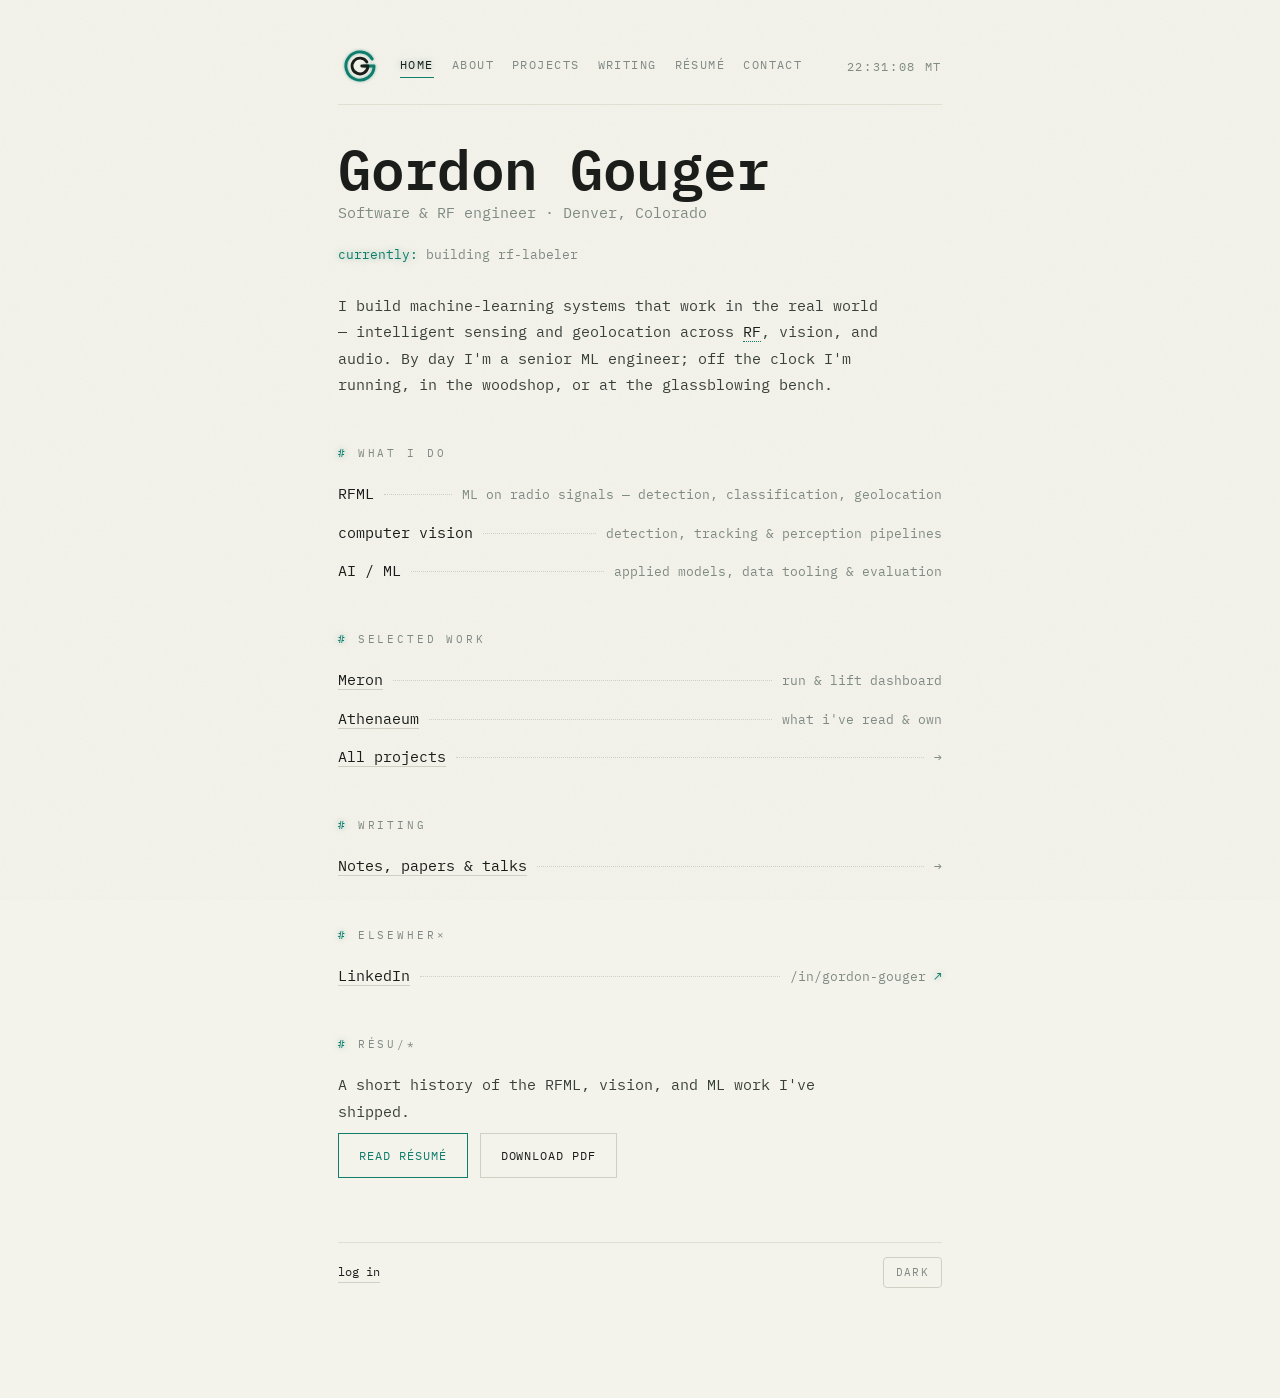
==== index.html @ 15aea877 "feat(site): silver-border second-fav tier in Athenaeum live block Pairs with the books-repo addition" ====
<!DOCTYPE html>
<html lang="en" data-theme="light">
<head>
<meta charset="utf-8">
<meta name="viewport" content="width=device-width, initial-scale=1">
<meta name="robots" content="index, follow, noimageindex">
<title>Gordon Gouger</title>
<meta name="description" content="Gordon Gouger — software & RF engineer working in RFML, computer vision, and AI/ML. Denver, Colorado.">
<link rel="preconnect" href="https://fonts.googleapis.com">
<link rel="preconnect" href="https://fonts.gstatic.com" crossorigin>
<link href="https://fonts.googleapis.com/css2?family=IBM+Plex+Mono:ital,wght@0,400;0,500;0,600;1,400&display=swap" rel="stylesheet">
<link rel="stylesheet" href="styles.css?v=13">
<script src="site.js?v=13" defer></script>
</head>
<body>
  <div class="wrap">
    <header class="site-head">
      <a class="monogram" href="index.html" aria-label="Gordon Gouger — home">
        <svg viewBox="0 0 100 100" role="img" aria-hidden="true" fill="none" stroke-width="6.5" stroke-linecap="round" stroke-linejoin="round">
          <path class="g-accent" d="M77.71 34 A32 32 0 1 0 82 50 L60 50"/>
          <path class="g-ink" d="M65.59 41 A18 18 0 1 0 68 50 L54 50"/>
        </svg>
      </a>
      <nav class="nav">
        <a href="index.html" aria-current="page">home</a>
        <a href="about.html">about</a>
        <a href="projects.html">projects</a>
        <a href="writing.html">writing</a>
        <a href="resume.html">résumé</a>
        <a href="contact.html">contact</a>
      </nav>
      <span class="clock" id="clock">--:--:-- MT</span>
    </header>

    <h1 class="scram">Gordon Gouger</h1>
    <p class="role scram">Software &amp; RF engineer · Denver, Colorado</p>
    <p class="currently"><span class="k">currently:</span> <span id="currently" class="scram">building rf-labeler</span></p>
    <p class="intro">I build machine-learning systems that work in the real world — intelligent sensing and geolocation across <span class="term" data-note="Radio frequency — signals across the electromagnetic spectrum, captured and classified with software-defined radios.">RF</span>, vision, and audio. By day I'm a senior ML engineer; off the clock I'm running, in the woodshop, or at the glassblowing bench.</p>

    <section class="skills">
      <p class="label"><span class="hash">#</span> <span class="scram">what i do</span></p>
      <div class="entry"><span class="t scram">RFML</span><span class="lead"></span><span class="val">ML on radio signals — detection, classification, geolocation</span></div>
      <div class="entry"><span class="t scram">computer vision</span><span class="lead"></span><span class="val">detection, tracking &amp; perception pipelines</span></div>
      <div class="entry"><span class="t scram">AI / ML</span><span class="lead"></span><span class="val">applied models, data tooling &amp; evaluation</span></div>
    </section>

    <section class="proj">
      <p class="label"><span class="hash">#</span> <span class="scram">selected work</span></p>
      <div class="entry"><span class="t"><a href="meron.html">Meron</a></span><span class="lead"></span><span class="val">run &amp; lift dashboard</span></div>
      <div class="entry"><span class="t"><a href="athenaeum.html">Athenaeum</a></span><span class="lead"></span><span class="val">what i've read &amp; own</span></div>
      <div class="entry"><span class="t"><a href="projects.html">All projects</a></span><span class="lead"></span><span class="val">&#8594;</span></div>
    </section>

    <section>
      <p class="label"><span class="hash">#</span> <span class="scram">writing</span></p>
      <div class="entry"><span class="t"><a href="writing.html">Notes, papers &amp; talks</a></span><span class="lead"></span><span class="val">&#8594;</span></div>
    </section>

    <section>
      <p class="label"><span class="hash">#</span> <span class="scram">elsewhere</span></p>
      <div class="entry"><span class="t"><a href="https://www.linkedin.com/in/gordon-gouger/" target="_blank" rel="noopener">LinkedIn</a></span><span class="lead"></span><span class="val">/in/gordon-gouger <span class="ext">&#8599;</span></span></div>
    </section>

    <section>
      <p class="label"><span class="hash">#</span> <span class="scram">r&eacute;sum&eacute;</span></p>
      <p class="intro" style="margin-top:0;">A short history of the RFML, vision, and ML work I've shipped.</p>
      <div class="btnrow">
        <a class="btn" href="resume.html">Read résumé</a>
        <a class="btn ghost" href="resume/Gordon-Gouger-Resume.pdf?v=4">Download PDF</a>
      </div>
    </section>

    <div class="colophon">
      <a href="https://auth.gordongouger.com" data-app="auth">log in</a>
      <button class="toggle" id="themeBtn">dark</button>
    </div>
  </div>

  <div class="margin-note" id="marginNote"></div>
</body>
</html>
---- styles.css ----
/* ============================================================
   Gordon Gouger — personal site
   Shared styles. Monospace, two themes, paper grain, print.
   ============================================================ */

html[data-theme="light"]{
  --bg:#F4F3EB; --ink:#1a1d1a; --fg:#384039; --muted:#7e8a83;
  --line:#dfdfd2; --line2:#cdd0c3; --accent:#0e7d6c;
}
html[data-theme="dark"]{
  --bg:#0e1411; --ink:#e9efe8; --fg:#c2cbc4; --muted:#7e8a80;
  --line:#222b26; --line2:#313a33; --accent:#1a8a77;
}

*{box-sizing:border-box;}
html{scroll-behavior:smooth;}
body{
  margin:0; background:var(--bg); color:var(--fg);
  font-family:'IBM Plex Mono',ui-monospace,Menlo,monospace;
  font-size:15px; line-height:1.75; -webkit-font-smoothing:antialiased;
  transition:background .3s,color .3s;
}
::selection{background:var(--accent); color:var(--bg);}

/* paper grain — cream theme only */
body::before{
  content:""; position:fixed; inset:0; pointer-events:none; z-index:0;
  mix-blend-mode:multiply; opacity:.06;
  background-image:url("data:image/svg+xml,%3Csvg xmlns='http://www.w3.org/2000/svg' width='180' height='180'%3E%3Cfilter id='n'%3E%3CfeTurbulence type='fractalNoise' baseFrequency='0.8' numOctaves='2' stitchTiles='stitch'/%3E%3C/filter%3E%3Crect width='100%25' height='100%25' filter='url(%23n)'/%3E%3C/svg%3E");
}
html[data-theme="dark"] body::before{display:none;}

.wrap{max-width:660px; margin:0 auto; padding:30px 28px 110px; position:relative; z-index:1;}

a{color:var(--ink); text-decoration:none; border-bottom:1px solid var(--line2); transition:color .15s,border-color .15s;}
a:hover{color:var(--accent); border-color:var(--accent);}

/* ---- header / nav ---- */
.site-head{display:flex; align-items:center; gap:18px; border-bottom:1px solid var(--line); padding:14px 0 16px;}
.monogram{display:inline-flex; color:var(--accent); border:0; line-height:0; transition:transform .25s ease;}
.monogram:hover{transform:rotate(-6deg);}
.monogram svg{display:block; height:44px; width:auto;}
.monogram .g-accent{stroke:var(--accent); filter:drop-shadow(0 0 4px color-mix(in srgb, var(--accent) 50%, transparent));}
.monogram .g-ink{stroke:var(--ink);}
/* ---- slight accent glow ---- */
.currently .k, .label .hash, .entry .val .ext{text-shadow:0 0 6px color-mix(in srgb, var(--accent) 45%, transparent);}
.nav a[aria-current="page"]{text-shadow:0 0 6px color-mix(in srgb, var(--accent) 40%, transparent);}
a:hover{text-shadow:0 0 7px color-mix(in srgb, var(--accent) 45%, transparent);}
.btn:hover{box-shadow:0 0 14px color-mix(in srgb, var(--accent) 30%, transparent);}
.nav{display:flex; gap:18px; flex-wrap:wrap; font-size:12px; letter-spacing:.12em; text-transform:uppercase;}
.nav a{border:0; color:var(--muted); padding-bottom:2px; border-bottom:1px solid transparent;}
.nav a:hover{color:var(--accent);}
.nav a[aria-current="page"]{color:var(--ink); border-bottom-color:var(--accent);}
.clock{margin-left:auto; color:var(--muted); font-size:12px; letter-spacing:.14em; text-transform:uppercase; font-variant-numeric:tabular-nums; white-space:nowrap;}

/* ---- masthead ---- */
h1{font-size:clamp(36px,8vw,56px); font-weight:600; color:var(--ink); letter-spacing:-.015em; margin:34px 0 4px; line-height:1.02;}
.role{color:var(--muted); margin:0;}
.currently{color:var(--muted); font-size:13px; margin:18px 0 0;}
.currently .k{color:var(--accent);}
.intro{margin:26px 0 0; max-width:60ch;}

/* ---- sections / index lists ---- */
section{margin-top:46px;}
.label{font-size:11px; text-transform:uppercase; letter-spacing:.26em; color:var(--muted); margin:0 0 18px;}
.label .hash{color:var(--accent);}
.entry{display:flex; align-items:baseline; gap:10px; margin:0 0 12px;}
.entry .num{color:var(--accent); font-size:12px; min-width:22px;}
.entry .t{color:var(--ink); white-space:nowrap;}
.entry .lead{flex:1; border-bottom:1px dotted var(--line2); position:relative; top:-4px;}
.entry .val{color:var(--muted); font-size:13px; white-space:nowrap;}
.entry .val .ext{color:var(--accent);}
.entry .val .soon{opacity:.6;}

/* skills */
.skills .entry .t{color:var(--ink);}
.skills .entry .val{color:var(--muted); white-space:normal; text-align:right;}

/* projects / writing lists */
.proj .row{display:block; scroll-margin-top:24px;}
.proj .row:hover .t{color:var(--accent);}
.proj .d{color:var(--fg); font-size:13.5px; margin:-6px 0 18px 32px; max-width:56ch;}

/* ---- prose / page content ---- */
.page-title{font-size:clamp(28px,6vw,40px); font-weight:600; color:var(--ink); letter-spacing:-.01em; margin:30px 0 6px;}
.prose{max-width:62ch;}
.prose p{margin:0 0 18px;}
.lead-text{font-size:17px; color:var(--fg);}
.figure{margin:30px 0;}
.figure img{display:block; width:100%; height:auto; border:1px solid var(--line2); filter:saturate(.96);}
.figure figcaption{font-size:12px; color:var(--muted); font-style:italic; margin-top:8px;}
.img-placeholder{display:flex; align-items:center; justify-content:center; aspect-ratio:3/2; border:1px dashed var(--line2); color:var(--muted); font-size:12px; letter-spacing:.1em; text-transform:uppercase;}

/* live Meron telemetry card (project page) */
.meron-live, .athenaeum-live{margin:30px 0; border:1px solid var(--line2); border-radius:8px; padding:18px 20px; background:color-mix(in srgb, var(--accent) 5%, var(--bg));}
.athenaeum-live .ath-row{display:grid; grid-template-columns:repeat(5,1fr); gap:14px; margin-bottom:16px;}
.athenaeum-live .ath-book{display:flex; flex-direction:column; gap:6px; text-decoration:none; color:inherit;}
.athenaeum-live .ath-book img, .athenaeum-live .ath-no-cover{width:100%; aspect-ratio:2/3; object-fit:cover; border-radius:3px; background:var(--line2); display:block;}
.athenaeum-live .ath-book.ath-all-time img, .athenaeum-live .ath-book.ath-all-time .ath-no-cover{box-shadow:0 0 0 2px #d4af37, 0 4px 12px rgba(212,175,55,.25);}
.athenaeum-live .ath-book.ath-second-fav img, .athenaeum-live .ath-book.ath-second-fav .ath-no-cover{box-shadow:0 0 0 2px #b8b8b8, 0 4px 12px rgba(184,184,184,.25);}
.athenaeum-live .ath-title{font-size:11px; font-weight:600; color:var(--ink); line-height:1.25;}
.athenaeum-live .ath-author{font-size:10px; color:var(--muted); line-height:1.2;}
@media (max-width:560px){ .athenaeum-live .ath-row{grid-template-columns:repeat(3,1fr); gap:10px;} }
.meron-live .stats{display:grid; grid-template-columns:repeat(4,1fr); gap:14px; margin-bottom:12px;}
.meron-live .stat{display:flex; flex-direction:column;}
.meron-live .stat .n{font-size:23px; color:var(--ink); font-weight:600; line-height:1.05; font-variant-numeric:tabular-nums;}
.meron-live .stat .l{font-size:10px; text-transform:uppercase; letter-spacing:.13em; color:var(--muted); margin-top:4px;}
.meron-live .ml-h{font-size:10px; text-transform:uppercase; letter-spacing:.16em; color:var(--accent); margin:0 0 9px;}
.meron-live .ml-h2{margin-top:16px;}
.meron-live .spark{display:block; width:100%; height:46px;}
.meron-live .cap{font-size:11px; color:var(--muted); font-style:italic; margin:8px 0 0;}
.meron-live .live-dot{display:inline-block; width:7px; height:7px; border-radius:50%; background:var(--accent); margin-right:6px; box-shadow:0 0 6px var(--accent); vertical-align:middle;}
@media (max-width:560px){ .meron-live .stats{grid-template-columns:repeat(2,1fr);} }
.portrait{float:right; width:180px; margin:6px 0 18px 24px;}
.portrait .img-placeholder{aspect-ratio:4/5;}
.portrait img{display:block; width:100%; height:auto; border:1px solid var(--line2);}

/* photo gallery */
.gallery{display:grid; grid-template-columns:repeat(2,1fr); gap:16px; margin-top:8px;}
.gallery figure{margin:0;}
.gallery img{display:block; width:100%; aspect-ratio:4/5; object-fit:cover; border:1px solid var(--line2); filter:saturate(.97);}
.gallery figcaption{font-size:12px; color:var(--muted); font-style:italic; margin-top:6px;}
@media (max-width:560px){ .gallery{grid-template-columns:1fr;} }

/* résumé */
.cv-row{display:flex; justify-content:space-between; gap:18px; border-top:1px solid var(--line); padding:16px 0; align-items:baseline;}
.cv-row:last-child{border-bottom:1px solid var(--line);}
.cv-row .when{color:var(--muted); font-size:13px; white-space:nowrap;}
.cv-row .what .title{color:var(--ink); font-weight:500;}
.cv-row .what .where{color:var(--muted); font-size:13.5px;}
.contact{color:var(--muted); font-size:13px; margin:8px 0 18px; display:flex; flex-wrap:wrap; gap:6px 16px;}
.contact a{border:0; color:var(--ink);}
.contact a:hover{color:var(--accent);}
.role-head{display:flex; justify-content:space-between; gap:18px; align-items:baseline; margin-top:20px;}
.role-head .title{color:var(--ink); font-weight:500;}
.role-head .where{color:var(--muted);}
.role-head .when{color:var(--muted); font-size:13px; white-space:nowrap;}
.cv-bullets{margin:6px 0 4px; padding-left:18px;}
.cv-bullets li{margin:0 0 5px; color:var(--fg); font-size:13.5px; line-height:1.6;}
.cv-bullets li::marker{color:var(--accent);}
.tags{display:flex; flex-wrap:wrap; gap:6px 8px; margin-top:2px;}
.tags span{border:1px solid var(--line2); border-radius:3px; padding:3px 9px; font-size:12px; color:var(--fg);}
.oneline{color:var(--fg);}

/* contact form */
.form{max-width:520px; margin-top:6px;}
.field{margin:0 0 16px;}
.field label{display:block; font-size:11px; text-transform:uppercase; letter-spacing:.18em; color:var(--muted); margin:0 0 6px;}
.field input, .field textarea{width:100%; background:var(--bg); color:var(--ink); border:1px solid var(--line2); border-radius:4px; padding:10px 12px; font:inherit; font-size:14px; transition:border-color .15s, box-shadow .15s;}
.field input:focus, .field textarea:focus{outline:none; border-color:var(--accent); box-shadow:0 0 0 3px color-mix(in srgb, var(--accent) 18%, transparent);}
.field textarea{min-height:130px; resize:vertical;}
.form button.btn{background:none; cursor:pointer;}
.form-status{font-size:13px; margin:14px 0 0;}

/* ---- terms / margin notes ---- */
.term{border-bottom:1px dotted var(--accent); color:var(--ink); cursor:help; outline:none;}
.term:focus{background:color-mix(in srgb, var(--accent) 14%, transparent);}
.margin-note{position:absolute; width:180px; font-size:11.5px; line-height:1.55; font-style:italic; color:var(--muted); border-left:2px solid var(--accent); padding-left:12px; opacity:0; transform:translateX(-5px); transition:opacity .2s,transform .2s; pointer-events:none; z-index:6;}
.margin-note.show{opacity:1; transform:none;}

/* ---- buttons ---- */
.btn{display:inline-block; border:1px solid var(--accent); color:var(--accent); padding:11px 20px; text-transform:uppercase; letter-spacing:.08em; font-size:12px; transition:all .2s;}
.btn:hover{background:var(--accent); color:var(--bg);}
.btn.ghost{border-color:var(--line2); color:var(--ink);}
.btn.ghost:hover{border-color:var(--ink); background:transparent;}
.btnrow{display:flex; gap:12px; flex-wrap:wrap; margin-top:8px;}

/* ---- inline login modal (single sign-on) ---- */
.login-modal{position:fixed; inset:0; z-index:60; display:none; align-items:center; justify-content:center; padding:20px; background:rgba(8,10,9,.55); -webkit-backdrop-filter:blur(2px); backdrop-filter:blur(2px);}
.login-modal.show{display:flex; animation:loginfade .18s ease;}
@keyframes loginfade{from{opacity:0;} to{opacity:1;}}
.login-card{position:relative; width:100%; max-width:360px; background:var(--bg); border:1px solid var(--line2); border-radius:8px; padding:24px 24px 22px; box-shadow:0 18px 50px rgba(0,0,0,.30);}
.login-card .label{margin-bottom:6px;}
.login-sub{color:var(--muted); font-size:12.5px; margin:0 0 18px;}
.login-x{position:absolute; top:8px; right:10px; background:none; border:0; color:var(--muted); font-size:22px; line-height:1; cursor:pointer; padding:2px 7px;}
.login-x:hover{color:var(--accent);}
.login-form .btn{width:100%; background:none; cursor:pointer; margin-top:2px;}
.login-form .btn:disabled{opacity:.6; cursor:default;}
.login-err{color:#c0392b; font-size:12.5px; margin:0 0 12px;}
html[data-theme="dark"] .login-err{color:#e57373;}

/* ---- colophon / footer ---- */
.colophon{margin-top:64px; border-top:1px solid var(--line); padding-top:14px; color:var(--muted); font-size:12px; display:flex; justify-content:space-between; align-items:center; flex-wrap:wrap; gap:10px;}
.colophon .hint{font-style:italic;}
.toggle{background:none; border:1px solid var(--line2); color:var(--muted); font:inherit; font-size:11px; letter-spacing:.12em; text-transform:uppercase; padding:5px 12px; border-radius:4px; cursor:pointer; transition:all .2s;}
.toggle:hover{color:var(--accent); border-color:var(--accent);}

@media (max-width:560px){
  .site-head{flex-wrap:wrap;}
  .clock{margin-left:0; width:100%; order:3;}
  .portrait{float:none; width:100%; max-width:220px; margin:0 0 18px;}
}

/* ---- mobile: ≤575.98px ---- */
@media (max-width:575.98px){
  /* breathing room — narrower gutters */
  .wrap{padding:22px 18px 90px;}

  /* tighter nav so labels don't crowd */
  .site-head{gap:12px; padding:12px 0 14px;}
  .nav{gap:10px 14px; font-size:11.5px;}
  .monogram svg{height:38px;}
  .clock{font-size:11px;}

  /* masthead — slightly smaller h1 cap so it never overflows */
  h1{font-size:clamp(32px,9vw,44px); margin-top:26px;}
  .intro{margin-top:20px;}

  /* index entry rows — stack label and value so descriptions don't
     squeeze into a 1-em column at the right */
  .entry{flex-wrap:wrap; gap:4px 10px; margin-bottom:14px;}
  .entry .t{white-space:normal;}
  .entry .val{white-space:normal; font-size:13px; flex-basis:100%; padding-left:0;}
  .entry .lead{display:none;}
  /* keep skills .val left-aligned on mobile (it's right-aligned on desktop) */
  .skills .entry .val{text-align:left;}

  /* project rows — description sits flush below the title, not indented */
  .proj .d{margin:4px 0 18px; font-size:14px;}

  /* résumé role row — stack title and date */
  .role-head{flex-direction:column; gap:2px; margin-top:18px;}
  .role-head .when{font-size:12.5px;}
  .cv-row{flex-direction:column; gap:4px; padding:14px 0;}
  .cv-row .when{font-size:12.5px;}
  .cv-bullets li{font-size:14px;}

  /* contact form — taller submit so it hits the 44px tap target */
  .form button.btn{width:100%; padding:14px 20px; font-size:13px;}
  .field input, .field textarea{font-size:16px; padding:12px 12px;} /* 16px avoids iOS zoom-on-focus */

  /* btn group — let primary stretch */
  .btnrow{gap:10px;}
  .btnrow .btn{flex:1 1 auto; text-align:center; padding:13px 18px;}

  /* meron-live card — tighter padding */
  .meron-live{padding:16px 16px;}
  .meron-live .stat .n{font-size:20px;}
}

/* ---- print: clean one-page résumé ---- */
@media print{
  html[data-theme]{ --bg:#fff; --ink:#000; --fg:#111; --muted:#444; --line:#bbb; --line2:#bbb; --accent:#000; }
  body::before{display:none;}
  .clock,.toggle,.currently,.margin-note,.monogram:hover,.btnrow,.login-modal{display:none;}
  *{text-shadow:none !important; box-shadow:none !important;}
  .monogram .g-accent{filter:none !important;}
  .site-head{border-bottom:1px solid #000;}
  .nav{display:none;}
  a{border:0; color:#000;}
  a[href^="http"]::after, a[href^="mailto"]::after{content:" (" attr(href) ")"; font-size:.82em; color:#555;}
  .wrap{max-width:none; padding:0;}
  section,.cv-row,.figure{break-inside:avoid;}
}

/* Keep the bottom of an image visible inside an object-fit:cover box —
   useful when the logo/subject sits near the bottom of the frame. */
.gallery img.anchor-bottom{object-position:center bottom;}

/* Source-on-GitHub link below each project row on projects.html. Tucked
   under and indented so it reads as a meta-line on the row above it. */
.proj-source{margin:-12px 0 22px 0; font-size:12.5px;}
.proj-source a{color:var(--muted); text-decoration:none; border-bottom:1px dotted var(--line2);}
.proj-source a:hover{color:var(--ink); border-bottom-color:var(--ink);}
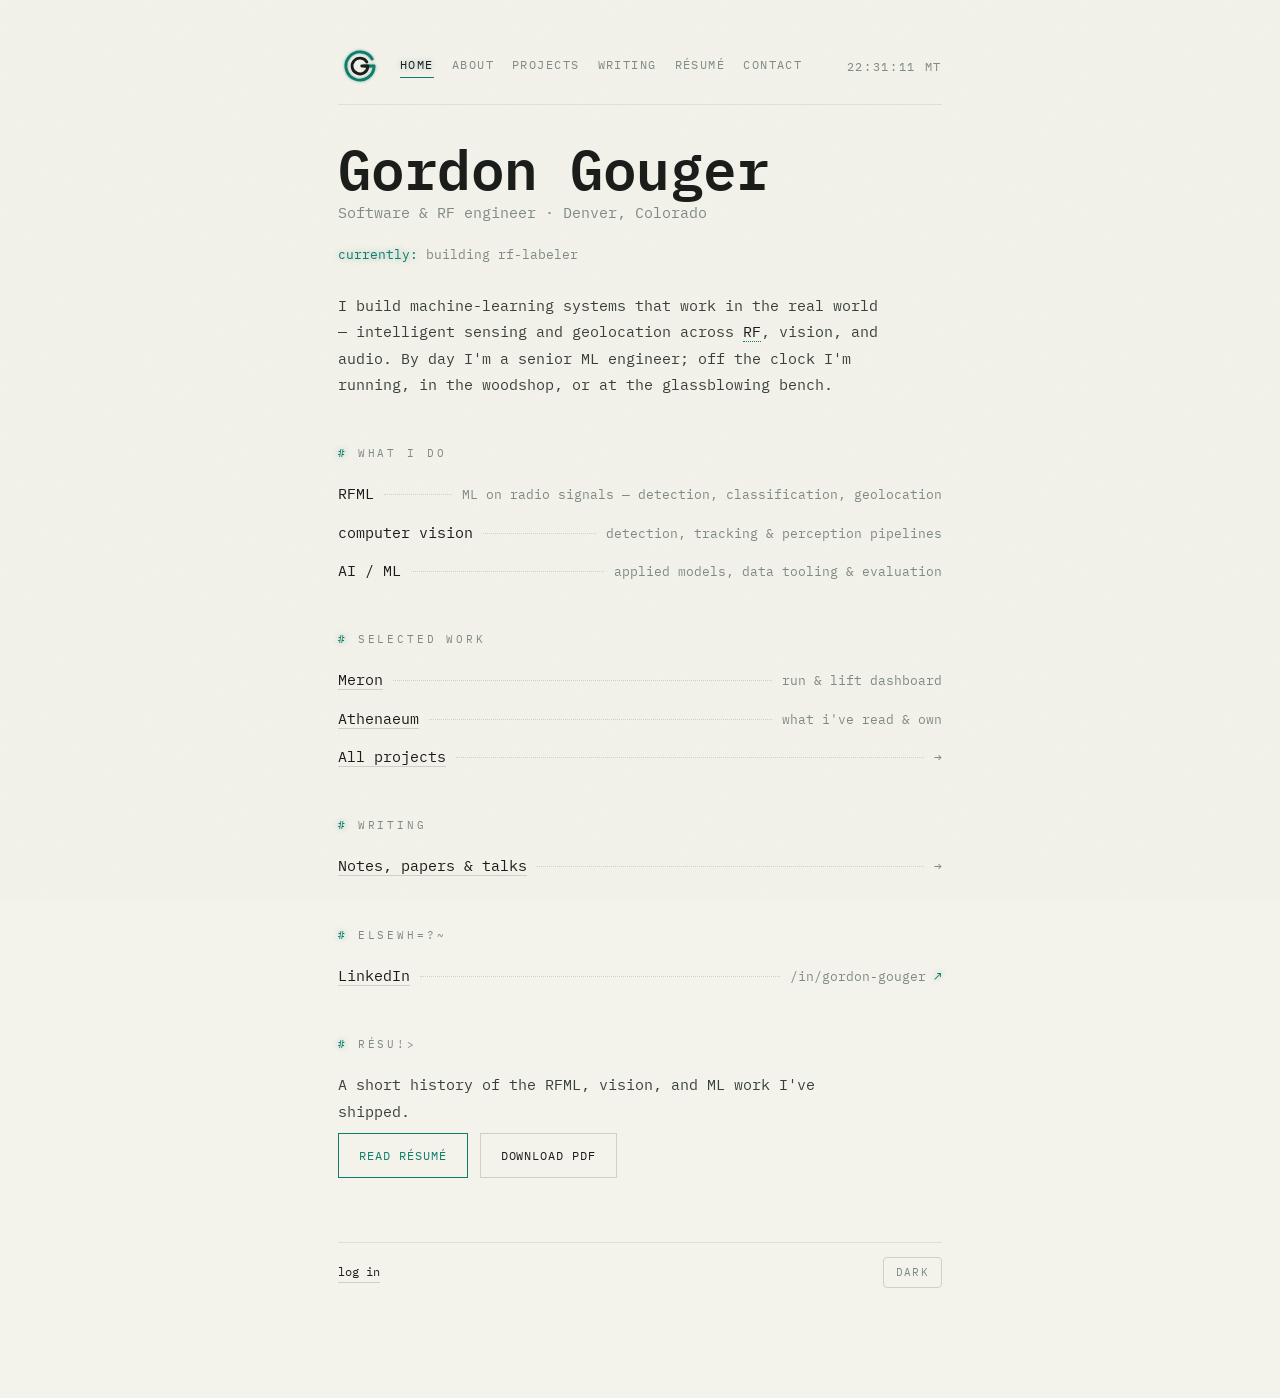
==== commit 5d04c768: "fix(site): drop GitHub footers + tighten Athenaeum widget - projects.html: remove the .proj-source "" ====
--- a/index.html
+++ b/index.html
@@ -9,8 +9,8 @@
 <link rel="preconnect" href="https://fonts.googleapis.com">
 <link rel="preconnect" href="https://fonts.gstatic.com" crossorigin>
 <link href="https://fonts.googleapis.com/css2?family=IBM+Plex+Mono:ital,wght@0,400;0,500;0,600;1,400&display=swap" rel="stylesheet">
-<link rel="stylesheet" href="styles.css?v=13">
-<script src="site.js?v=13" defer></script>
+<link rel="stylesheet" href="styles.css?v=14">
+<script src="site.js?v=14" defer></script>
 </head>
 <body>
   <div class="wrap">
--- a/styles.css
+++ b/styles.css
@@ -93,14 +93,14 @@
 
 /* live Meron telemetry card (project page) */
 .meron-live, .athenaeum-live{margin:30px 0; border:1px solid var(--line2); border-radius:8px; padding:18px 20px; background:color-mix(in srgb, var(--accent) 5%, var(--bg));}
-.athenaeum-live .ath-row{display:grid; grid-template-columns:repeat(5,1fr); gap:14px; margin-bottom:16px;}
-.athenaeum-live .ath-book{display:flex; flex-direction:column; gap:6px; text-decoration:none; color:inherit;}
-.athenaeum-live .ath-book img, .athenaeum-live .ath-no-cover{width:100%; aspect-ratio:2/3; object-fit:cover; border-radius:3px; background:var(--line2); display:block;}
-.athenaeum-live .ath-book.ath-all-time img, .athenaeum-live .ath-book.ath-all-time .ath-no-cover{box-shadow:0 0 0 2px #d4af37, 0 4px 12px rgba(212,175,55,.25);}
-.athenaeum-live .ath-book.ath-second-fav img, .athenaeum-live .ath-book.ath-second-fav .ath-no-cover{box-shadow:0 0 0 2px #b8b8b8, 0 4px 12px rgba(184,184,184,.25);}
-.athenaeum-live .ath-title{font-size:11px; font-weight:600; color:var(--ink); line-height:1.25;}
-.athenaeum-live .ath-author{font-size:10px; color:var(--muted); line-height:1.2;}
-@media (max-width:560px){ .athenaeum-live .ath-row{grid-template-columns:repeat(3,1fr); gap:10px;} }
+.athenaeum-live .ath-row{display:grid; grid-template-columns:repeat(6,1fr); gap:10px; margin-bottom:14px;}
+.athenaeum-live .ath-book{display:flex; flex-direction:column; gap:4px; text-decoration:none; color:inherit; min-width:0;}
+.athenaeum-live .ath-book img, .athenaeum-live .ath-no-cover{width:100%; aspect-ratio:2/3; object-fit:cover; border-radius:2px; background:var(--line2); display:block;}
+.athenaeum-live .ath-book.ath-all-time img, .athenaeum-live .ath-book.ath-all-time .ath-no-cover{box-shadow:0 0 0 2px #d4af37, 0 2px 8px rgba(212,175,55,.25);}
+.athenaeum-live .ath-book.ath-second-fav img, .athenaeum-live .ath-book.ath-second-fav .ath-no-cover{box-shadow:0 0 0 2px #b8b8b8, 0 2px 8px rgba(184,184,184,.25);}
+.athenaeum-live .ath-title{font-size:10px; font-weight:600; color:var(--ink); line-height:1.2; overflow:hidden; display:-webkit-box; -webkit-line-clamp:2; -webkit-box-orient:vertical;}
+.athenaeum-live .ath-author{font-size:9px; color:var(--muted); line-height:1.15; white-space:nowrap; overflow:hidden; text-overflow:ellipsis;}
+@media (max-width:560px){ .athenaeum-live .ath-row{grid-template-columns:repeat(3,1fr); gap:8px;} }
 .meron-live .stats{display:grid; grid-template-columns:repeat(4,1fr); gap:14px; margin-bottom:12px;}
 .meron-live .stat{display:flex; flex-direction:column;}
 .meron-live .stat .n{font-size:23px; color:var(--ink); font-weight:600; line-height:1.05; font-variant-numeric:tabular-nums;}
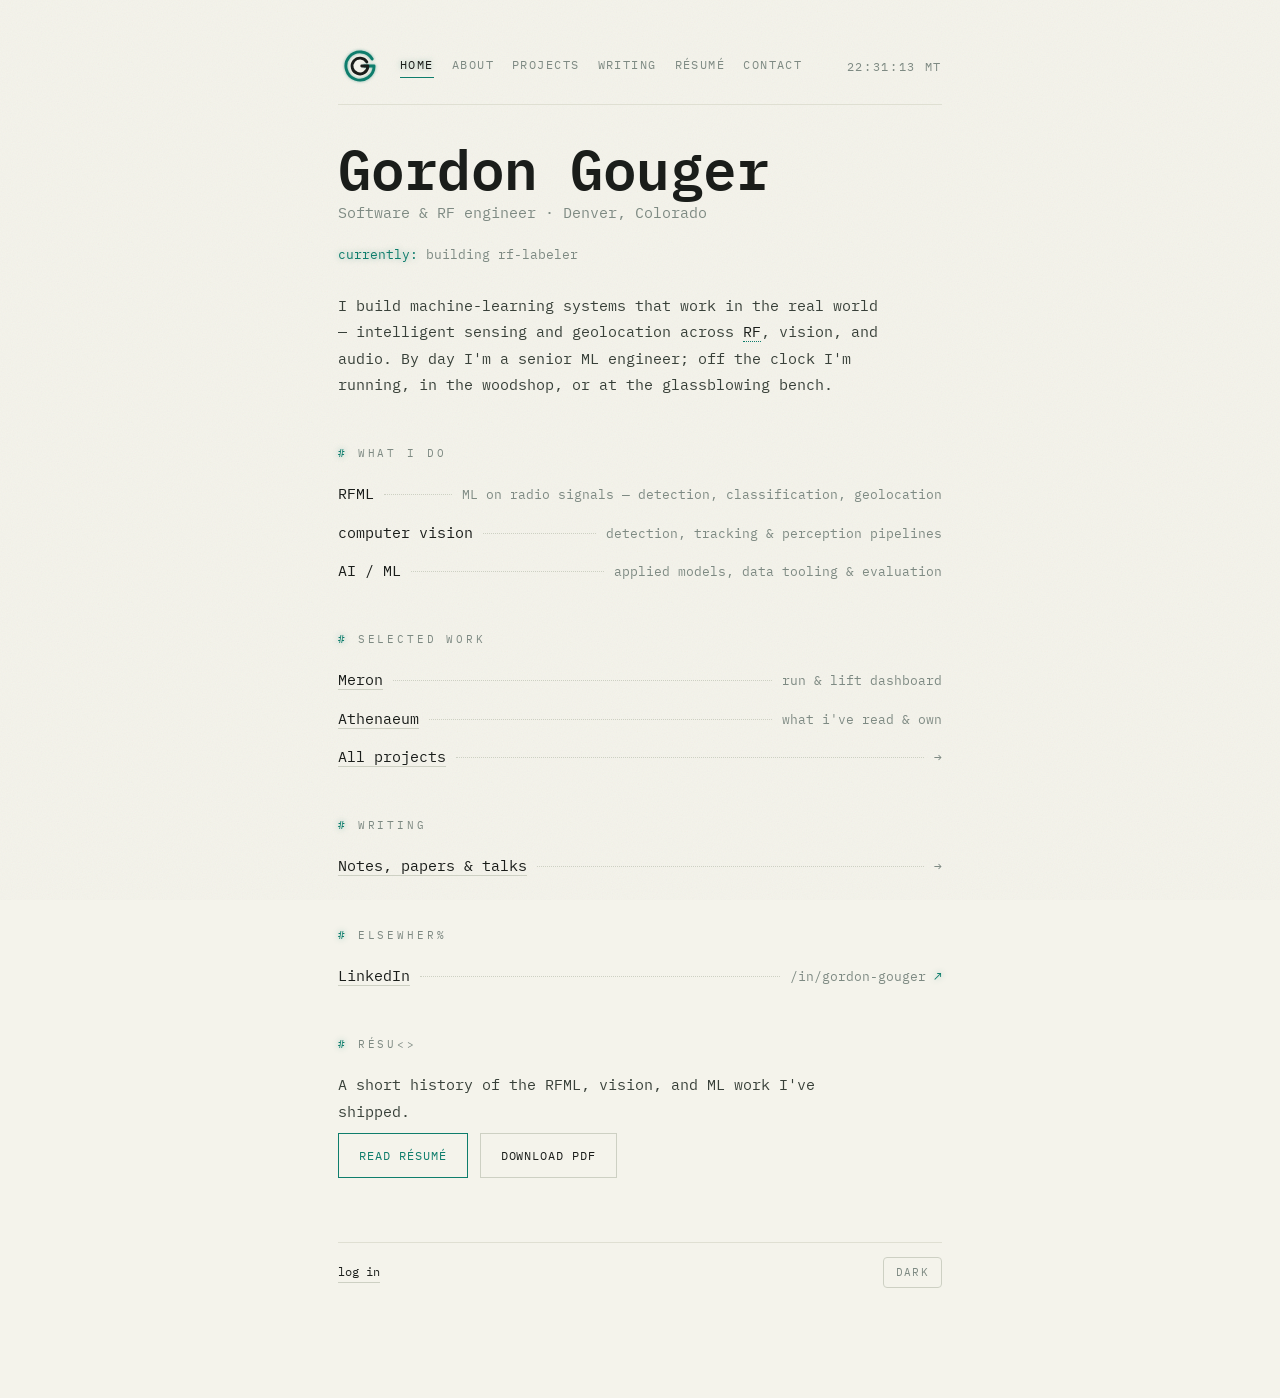
==== commit 736f9a96: "feat(site): SEO basics + sitemap + 404 + dead CSS purge Cross-site audit follow-up:  - Meta descript" ====
--- a/index.html
+++ b/index.html
@@ -5,12 +5,18 @@
 <meta name="viewport" content="width=device-width, initial-scale=1">
 <meta name="robots" content="index, follow, noimageindex">
 <title>Gordon Gouger</title>
-<meta name="description" content="Gordon Gouger — software & RF engineer working in RFML, computer vision, and AI/ML. Denver, Colorado.">
 <link rel="preconnect" href="https://fonts.googleapis.com">
 <link rel="preconnect" href="https://fonts.gstatic.com" crossorigin>
 <link href="https://fonts.googleapis.com/css2?family=IBM+Plex+Mono:ital,wght@0,400;0,500;0,600;1,400&display=swap" rel="stylesheet">
 <link rel="stylesheet" href="styles.css?v=14">
 <script src="site.js?v=14" defer></script>
+<meta name="description" content="Gordon Gouger — software & RF engineer working in RFML, computer vision, and AI/ML. Denver, Colorado.">
+<meta property="og:title" content="Gordon Gouger">
+<meta property="og:description" content="Gordon Gouger — software & RF engineer working in RFML, computer vision, and AI/ML. Denver, Colorado.">
+<meta property="og:url" content="https://gordongouger.com/">
+<meta property="og:type" content="website">
+<meta name="twitter:card" content="summary">
+<link rel="canonical" href="https://gordongouger.com/">
 </head>
 <body>
   <div class="wrap">
@@ -66,7 +72,7 @@
       <p class="intro" style="margin-top:0;">A short history of the RFML, vision, and ML work I've shipped.</p>
       <div class="btnrow">
         <a class="btn" href="resume.html">Read résumé</a>
-        <a class="btn ghost" href="resume/Gordon-Gouger-Resume.pdf?v=4">Download PDF</a>
+        <a class="btn ghost" href="resume/Gordon-Gouger-Resume.pdf?v=14">Download PDF</a>
       </div>
     </section>
 
--- a/styles.css
+++ b/styles.css
@@ -257,8 +257,3 @@
    useful when the logo/subject sits near the bottom of the frame. */
 .gallery img.anchor-bottom{object-position:center bottom;}
 
-/* Source-on-GitHub link below each project row on projects.html. Tucked
-   under and indented so it reads as a meta-line on the row above it. */
-.proj-source{margin:-12px 0 22px 0; font-size:12.5px;}
-.proj-source a{color:var(--muted); text-decoration:none; border-bottom:1px dotted var(--line2);}
-.proj-source a:hover{color:var(--ink); border-bottom-color:var(--ink);}
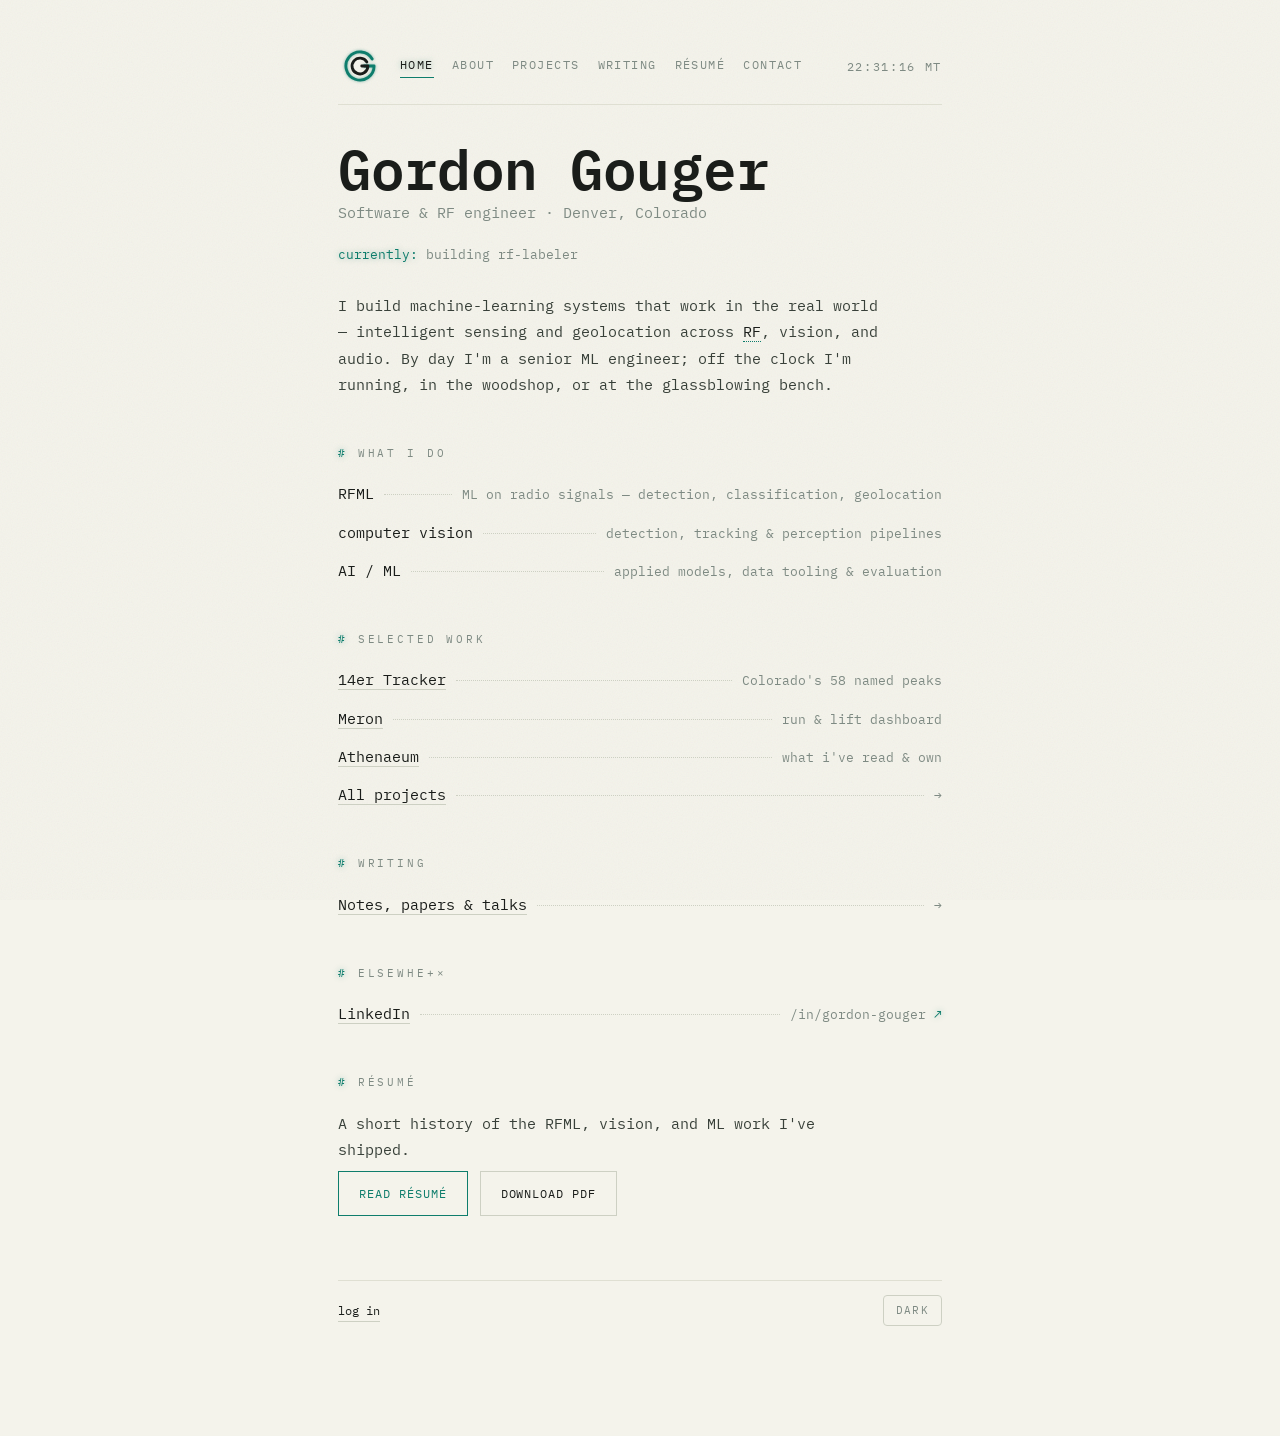
==== commit 492de179: "Add Colorado 14er tracker" ====
--- a/index.html
+++ b/index.html
@@ -8,8 +8,8 @@
 <link rel="preconnect" href="https://fonts.googleapis.com">
 <link rel="preconnect" href="https://fonts.gstatic.com" crossorigin>
 <link href="https://fonts.googleapis.com/css2?family=IBM+Plex+Mono:ital,wght@0,400;0,500;0,600;1,400&display=swap" rel="stylesheet">
-<link rel="stylesheet" href="styles.css?v=14">
-<script src="site.js?v=14" defer></script>
+<link rel="stylesheet" href="styles.css?v=15">
+<script src="site.js?v=15" defer></script>
 <meta name="description" content="Gordon Gouger — software & RF engineer working in RFML, computer vision, and AI/ML. Denver, Colorado.">
 <meta property="og:title" content="Gordon Gouger">
 <meta property="og:description" content="Gordon Gouger — software & RF engineer working in RFML, computer vision, and AI/ML. Denver, Colorado.">
@@ -52,6 +52,7 @@
 
     <section class="proj">
       <p class="label"><span class="hash">#</span> <span class="scram">selected work</span></p>
+      <div class="entry"><span class="t"><a href="14ers.html">14er Tracker</a></span><span class="lead"></span><span class="val">Colorado's 58 named peaks</span></div>
       <div class="entry"><span class="t"><a href="meron.html">Meron</a></span><span class="lead"></span><span class="val">run &amp; lift dashboard</span></div>
       <div class="entry"><span class="t"><a href="athenaeum.html">Athenaeum</a></span><span class="lead"></span><span class="val">what i've read &amp; own</span></div>
       <div class="entry"><span class="t"><a href="projects.html">All projects</a></span><span class="lead"></span><span class="val">&#8594;</span></div>
@@ -72,7 +73,7 @@
       <p class="intro" style="margin-top:0;">A short history of the RFML, vision, and ML work I've shipped.</p>
       <div class="btnrow">
         <a class="btn" href="resume.html">Read résumé</a>
-        <a class="btn ghost" href="resume/Gordon-Gouger-Resume.pdf?v=14">Download PDF</a>
+        <a class="btn ghost" href="resume/Gordon-Gouger-Resume.pdf?v=15">Download PDF</a>
       </div>
     </section>
 
--- a/styles.css
+++ b/styles.css
@@ -111,6 +111,37 @@
 .meron-live .cap{font-size:11px; color:var(--muted); font-style:italic; margin:8px 0 0;}
 .meron-live .live-dot{display:inline-block; width:7px; height:7px; border-radius:50%; background:var(--accent); margin-right:6px; box-shadow:0 0 6px var(--accent); vertical-align:middle;}
 @media (max-width:560px){ .meron-live .stats{grid-template-columns:repeat(2,1fr);} }
+
+/* Colorado 14er tracker */
+.peak-map{margin:32px 0 12px; border:1px solid var(--line2); border-radius:8px; padding:16px 16px 14px; background:color-mix(in srgb, var(--accent) 5%, var(--bg));}
+.peak-map .cap,.peak-list .cap{font-size:11px; color:var(--muted); font-style:italic; margin:8px 0 0;}
+.peak-poster{display:block; width:100%; height:auto; overflow:visible;}
+.peak-poster .peak path{fill:color-mix(in srgb, var(--line2) 55%, var(--bg)); stroke:var(--line2); stroke-width:2; stroke-linejoin:round; transition:fill .22s,stroke .22s,filter .22s; cursor:pointer;}
+.peak-poster .peak.is-done path{stroke:var(--accent); filter:drop-shadow(0 0 4px color-mix(in srgb, var(--accent) 35%, transparent));}
+.peak-poster .peak.is-done.range-0 path,.peak-poster .peak.is-done.range-3 path{fill:var(--accent);}
+.peak-poster .peak.is-done.range-1 path,.peak-poster .peak.is-done.range-4 path{fill:color-mix(in srgb, var(--accent) 72%, var(--bg));}
+.peak-poster .peak.is-done.range-2 path,.peak-poster .peak.is-done.range-5 path{fill:color-mix(in srgb, var(--accent) 55%, var(--bg));}
+.peak-poster .peak:hover path{stroke:var(--ink);}
+.peak-label{fill:var(--bg); font-size:13px; font-weight:600; text-anchor:middle; paint-order:stroke; stroke:color-mix(in srgb, var(--accent) 65%, var(--bg)); stroke-width:2px; stroke-linejoin:round; pointer-events:none;}
+.peak-label .peak-elev{font-size:11px; font-weight:400;}
+.peak-stats{display:grid; grid-template-columns:repeat(4,1fr); gap:12px; margin-top:12px;}
+.peak-stats .stat{display:flex; flex-direction:column; min-width:0;}
+.peak-stats .n{font-size:20px; color:var(--ink); font-weight:600; line-height:1.1; font-variant-numeric:tabular-nums; white-space:nowrap;}
+.peak-stats .l{font-size:9px; text-transform:uppercase; letter-spacing:.12em; color:var(--muted); margin-top:4px;}
+.peak-list{margin-top:34px;}
+.range-group{margin:0 0 30px;}
+.range-group .label{margin-bottom:10px;}
+.peak-row{display:grid; grid-template-columns:minmax(0,1fr) auto; gap:8px 16px; align-items:baseline; border-top:1px solid var(--line); padding:10px 0; scroll-margin-top:22px; transition:background .2s,box-shadow .2s;}
+.peak-row:last-child{border-bottom:1px solid var(--line);}
+.peak-row .peak-name{color:var(--ink); min-width:0;}
+.peak-row .peak-name .unranked{color:var(--muted); font-size:10px; margin-left:5px;}
+.peak-row .peak-meta{color:var(--muted); font-size:11px; text-align:right; white-space:nowrap;}
+.peak-row .peak-log{grid-column:1 / -1; color:var(--muted); font-size:12px; margin-top:-5px;}
+.peak-row .peak-log a{margin-left:8px;}
+.peak-row.peak-flash{animation:peakflash .95s ease;}
+@keyframes peakflash{0%,100%{background:transparent;} 35%{background:color-mix(in srgb, var(--accent) 15%, transparent); box-shadow:0 0 0 5px color-mix(in srgb, var(--accent) 10%, transparent);}}
+@media (max-width:560px){ .peak-label{display:none;} .peak-map{padding:12px 10px;} .peak-stats{grid-template-columns:repeat(2,1fr); gap:12px;} .peak-row{gap:6px 10px;} .peak-row .peak-meta{font-size:10px;} }
+@media (prefers-reduced-motion:reduce){ .peak-poster .peak path,.peak-row{transition:none;} .peak-row.peak-flash{animation:none; background:color-mix(in srgb, var(--accent) 12%, transparent);} }
 .portrait{float:right; width:180px; margin:6px 0 18px 24px;}
 .portrait .img-placeholder{aspect-ratio:4/5;}
 .portrait img{display:block; width:100%; height:auto; border:1px solid var(--line2);}
@@ -256,4 +287,3 @@
 /* Keep the bottom of an image visible inside an object-fit:cover box —
    useful when the logo/subject sits near the bottom of the frame. */
 .gallery img.anchor-bottom{object-position:center bottom;}
-
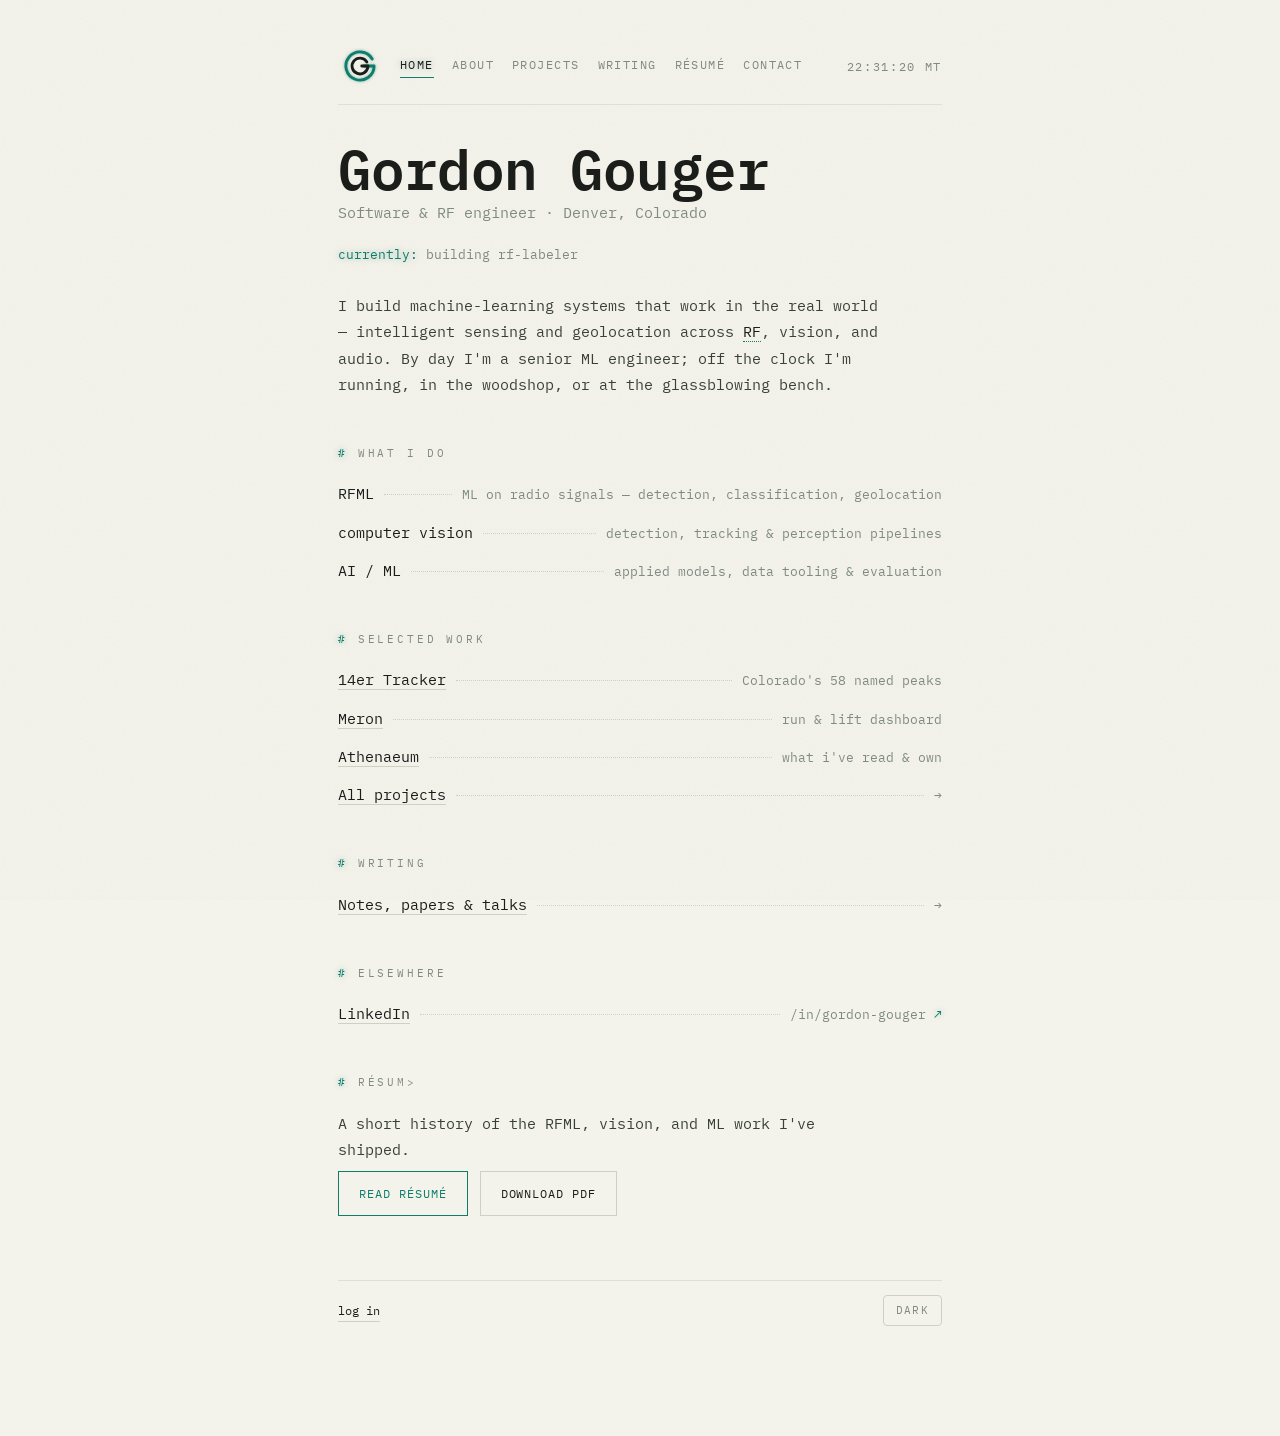
==== commit 22bb9b8f: "Split 14er tracker into project preview and subapp" ====
--- a/index.html
+++ b/index.html
@@ -8,8 +8,8 @@
 <link rel="preconnect" href="https://fonts.googleapis.com">
 <link rel="preconnect" href="https://fonts.gstatic.com" crossorigin>
 <link href="https://fonts.googleapis.com/css2?family=IBM+Plex+Mono:ital,wght@0,400;0,500;0,600;1,400&display=swap" rel="stylesheet">
-<link rel="stylesheet" href="styles.css?v=15">
-<script src="site.js?v=15" defer></script>
+<link rel="stylesheet" href="styles.css?v=16">
+<script src="site.js?v=16" defer></script>
 <meta name="description" content="Gordon Gouger — software & RF engineer working in RFML, computer vision, and AI/ML. Denver, Colorado.">
 <meta property="og:title" content="Gordon Gouger">
 <meta property="og:description" content="Gordon Gouger — software & RF engineer working in RFML, computer vision, and AI/ML. Denver, Colorado.">
@@ -73,7 +73,7 @@
       <p class="intro" style="margin-top:0;">A short history of the RFML, vision, and ML work I've shipped.</p>
       <div class="btnrow">
         <a class="btn" href="resume.html">Read résumé</a>
-        <a class="btn ghost" href="resume/Gordon-Gouger-Resume.pdf?v=15">Download PDF</a>
+        <a class="btn ghost" href="resume/Gordon-Gouger-Resume.pdf?v=16">Download PDF</a>
       </div>
     </section>
 
--- a/styles.css
+++ b/styles.css
@@ -113,9 +113,11 @@
 @media (max-width:560px){ .meron-live .stats{grid-template-columns:repeat(2,1fr);} }
 
 /* Colorado 14er tracker */
-.peak-map{margin:32px 0 12px; border:1px solid var(--line2); border-radius:8px; padding:16px 16px 14px; background:color-mix(in srgb, var(--accent) 5%, var(--bg));}
+.peak-map,.peak-preview{margin:32px 0 12px; border:1px solid var(--line2); border-radius:8px; padding:16px 16px 14px; background:color-mix(in srgb, var(--accent) 5%, var(--bg));}
 .peak-map .cap,.peak-list .cap{font-size:11px; color:var(--muted); font-style:italic; margin:8px 0 0;}
 .peak-poster{display:block; width:100%; height:auto; overflow:visible;}
+.peak-preview-link{display:block; border:0; color:inherit;}
+.peak-preview-link:hover{color:inherit; text-shadow:none;}
 .peak-poster .peak path{fill:color-mix(in srgb, var(--line2) 55%, var(--bg)); stroke:var(--line2); stroke-width:2; stroke-linejoin:round; transition:fill .22s,stroke .22s,filter .22s; cursor:pointer;}
 .peak-poster .peak.is-done path{stroke:var(--accent); filter:drop-shadow(0 0 4px color-mix(in srgb, var(--accent) 35%, transparent));}
 .peak-poster .peak.is-done.range-0 path,.peak-poster .peak.is-done.range-3 path{fill:var(--accent);}
@@ -140,7 +142,7 @@
 .peak-row .peak-log a{margin-left:8px;}
 .peak-row.peak-flash{animation:peakflash .95s ease;}
 @keyframes peakflash{0%,100%{background:transparent;} 35%{background:color-mix(in srgb, var(--accent) 15%, transparent); box-shadow:0 0 0 5px color-mix(in srgb, var(--accent) 10%, transparent);}}
-@media (max-width:560px){ .peak-label{display:none;} .peak-map{padding:12px 10px;} .peak-stats{grid-template-columns:repeat(2,1fr); gap:12px;} .peak-row{gap:6px 10px;} .peak-row .peak-meta{font-size:10px;} }
+@media (max-width:560px){ .peak-label{display:none;} .peak-map,.peak-preview{padding:12px 10px;} .peak-stats{grid-template-columns:repeat(2,1fr); gap:12px;} .peak-row{gap:6px 10px;} .peak-row .peak-meta{font-size:10px;} }
 @media (prefers-reduced-motion:reduce){ .peak-poster .peak path,.peak-row{transition:none;} .peak-row.peak-flash{animation:none; background:color-mix(in srgb, var(--accent) 12%, transparent);} }
 .portrait{float:right; width:180px; margin:6px 0 18px 24px;}
 .portrait .img-placeholder{aspect-ratio:4/5;}
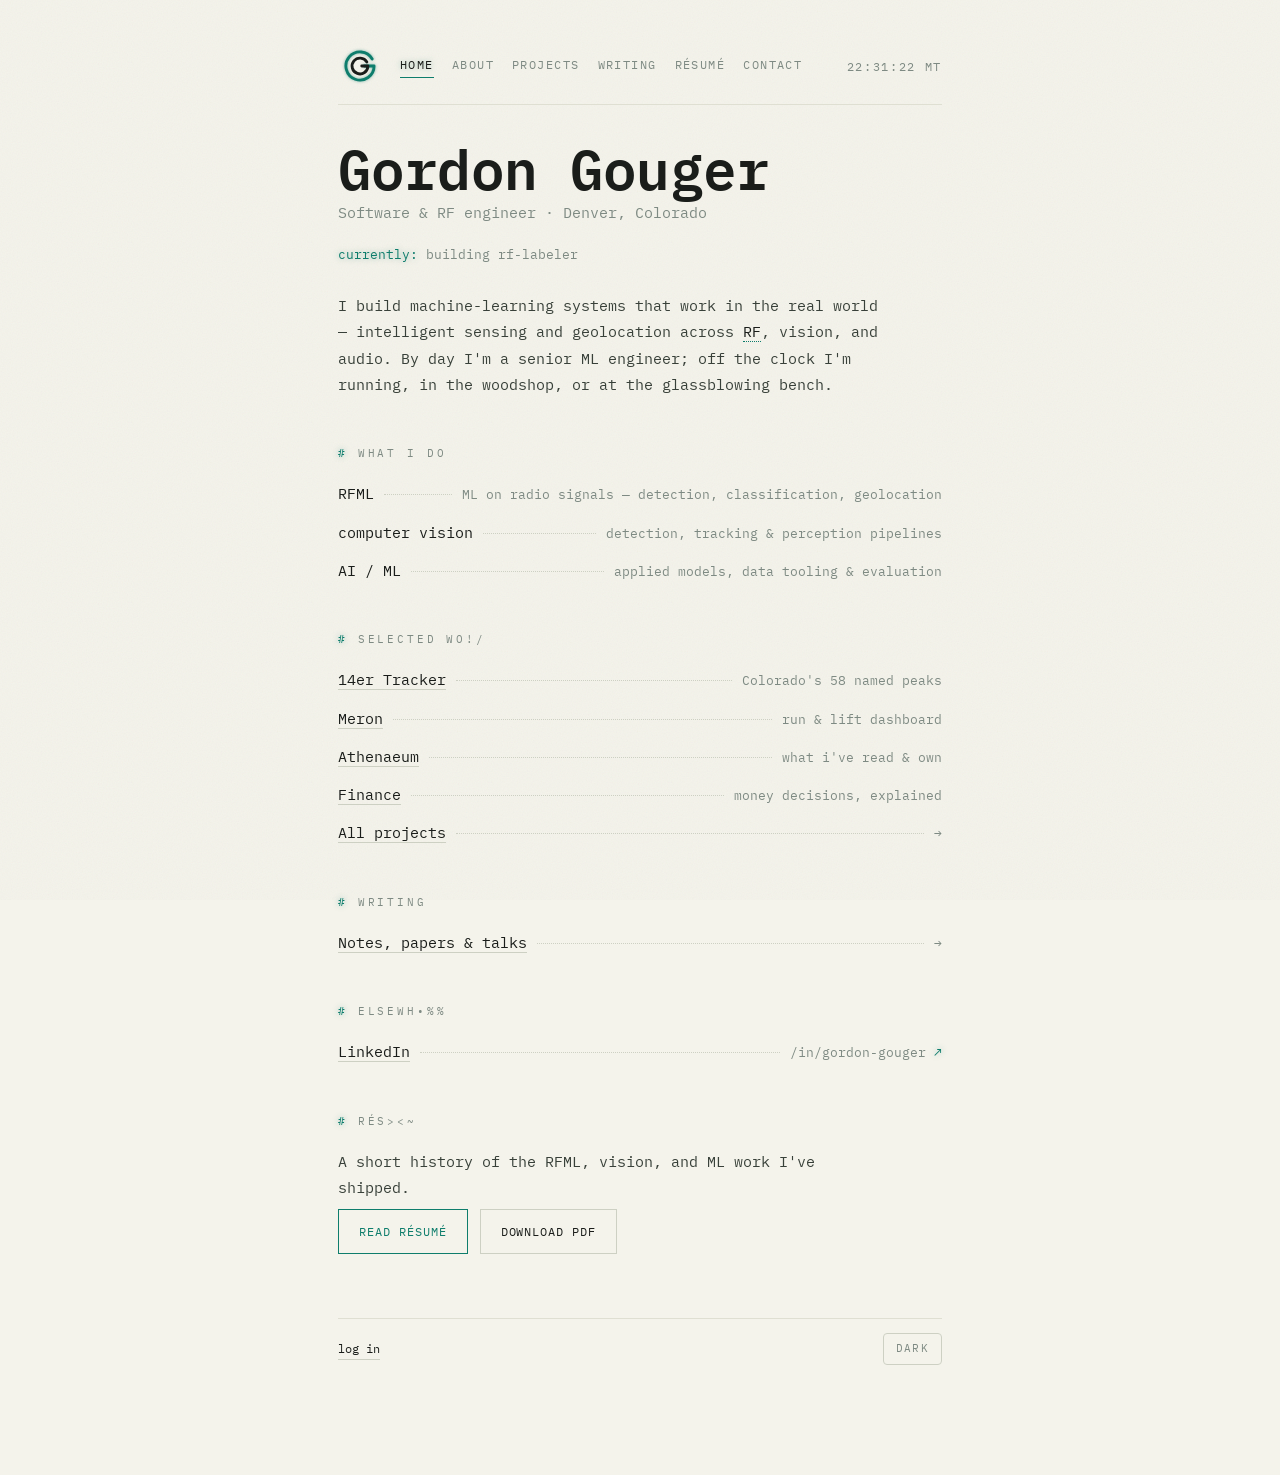
==== commit ec9f9498: "Add Finance project and public preview" ====
--- a/index.html
+++ b/index.html
@@ -55,6 +55,7 @@
       <div class="entry"><span class="t"><a href="14ers.html">14er Tracker</a></span><span class="lead"></span><span class="val">Colorado's 58 named peaks</span></div>
       <div class="entry"><span class="t"><a href="meron.html">Meron</a></span><span class="lead"></span><span class="val">run &amp; lift dashboard</span></div>
       <div class="entry"><span class="t"><a href="athenaeum.html">Athenaeum</a></span><span class="lead"></span><span class="val">what i've read &amp; own</span></div>
+      <div class="entry"><span class="t"><a href="finance.html">Finance</a></span><span class="lead"></span><span class="val">money decisions, explained</span></div>
       <div class="entry"><span class="t"><a href="projects.html">All projects</a></span><span class="lead"></span><span class="val">&#8594;</span></div>
     </section>
 
--- a/styles.css
+++ b/styles.css
@@ -114,6 +114,8 @@
 
 /* Colorado 14er tracker */
 .peak-map,.peak-preview{margin:32px 0 12px; border:1px solid var(--line2); border-radius:8px; padding:16px 16px 14px; background:color-mix(in srgb, var(--accent) 5%, var(--bg));}
+.tracker-embed{margin:32px 0 12px; border:1px solid var(--line2); border-radius:8px; overflow:hidden; background:var(--bg);}
+.tracker-embed iframe{display:block; width:100%; height:720px; border:0;}
 .peak-map .cap,.peak-list .cap{font-size:11px; color:var(--muted); font-style:italic; margin:8px 0 0;}
 .peak-poster{display:block; width:100%; height:auto; overflow:visible;}
 .peak-preview-link{display:block; border:0; color:inherit;}
@@ -142,7 +144,7 @@
 .peak-row .peak-log a{margin-left:8px;}
 .peak-row.peak-flash{animation:peakflash .95s ease;}
 @keyframes peakflash{0%,100%{background:transparent;} 35%{background:color-mix(in srgb, var(--accent) 15%, transparent); box-shadow:0 0 0 5px color-mix(in srgb, var(--accent) 10%, transparent);}}
-@media (max-width:560px){ .peak-label{display:none;} .peak-map,.peak-preview{padding:12px 10px;} .peak-stats{grid-template-columns:repeat(2,1fr); gap:12px;} .peak-row{gap:6px 10px;} .peak-row .peak-meta{font-size:10px;} }
+@media (max-width:560px){ .peak-label{display:none;} .peak-map,.peak-preview{padding:12px 10px;} .tracker-embed iframe{height:500px;} .peak-stats{grid-template-columns:repeat(2,1fr); gap:12px;} .peak-row{gap:6px 10px;} .peak-row .peak-meta{font-size:10px;} }
 @media (prefers-reduced-motion:reduce){ .peak-poster .peak path,.peak-row{transition:none;} .peak-row.peak-flash{animation:none; background:color-mix(in srgb, var(--accent) 12%, transparent);} }
 .portrait{float:right; width:180px; margin:6px 0 18px 24px;}
 .portrait .img-placeholder{aspect-ratio:4/5;}
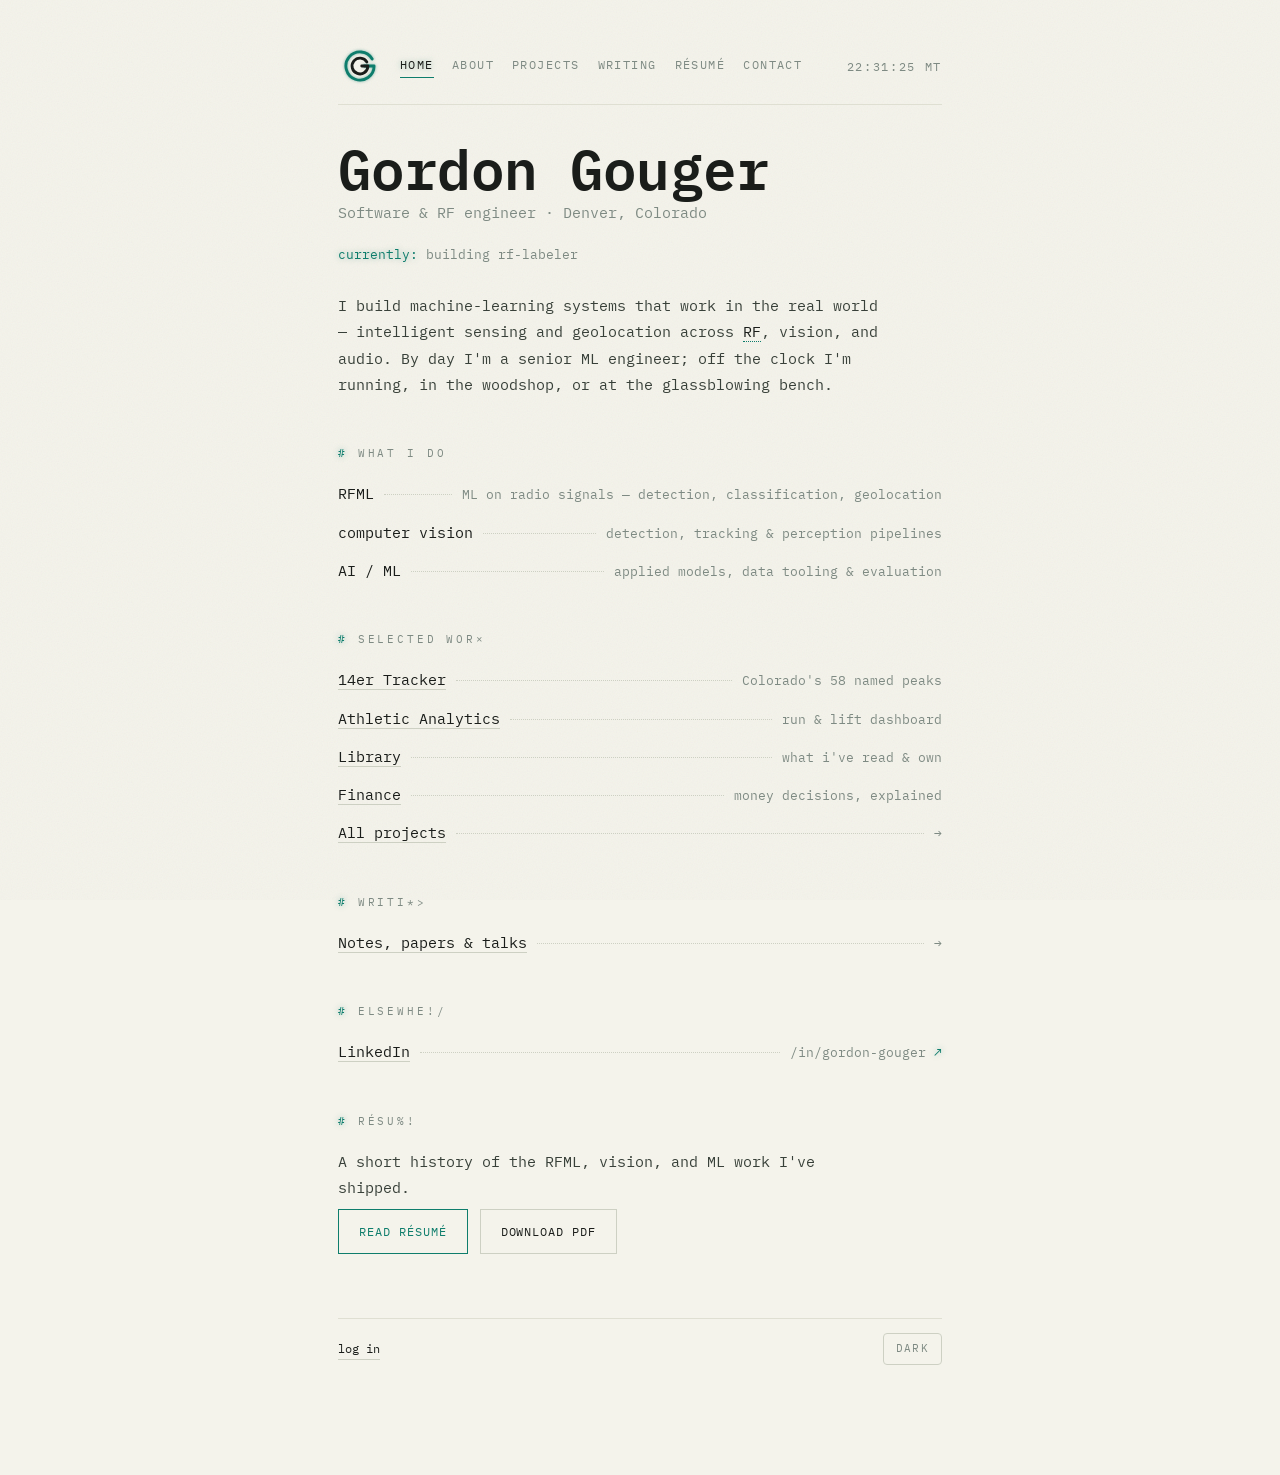
==== commit 9f8e0185: "Rename Library and Athletic Analytics projects" ====
--- a/index.html
+++ b/index.html
@@ -53,8 +53,8 @@
     <section class="proj">
       <p class="label"><span class="hash">#</span> <span class="scram">selected work</span></p>
       <div class="entry"><span class="t"><a href="14ers.html">14er Tracker</a></span><span class="lead"></span><span class="val">Colorado's 58 named peaks</span></div>
-      <div class="entry"><span class="t"><a href="meron.html">Meron</a></span><span class="lead"></span><span class="val">run &amp; lift dashboard</span></div>
-      <div class="entry"><span class="t"><a href="athenaeum.html">Athenaeum</a></span><span class="lead"></span><span class="val">what i've read &amp; own</span></div>
+      <div class="entry"><span class="t"><a href="meron.html">Athletic Analytics</a></span><span class="lead"></span><span class="val">run &amp; lift dashboard</span></div>
+      <div class="entry"><span class="t"><a href="athenaeum.html">Library</a></span><span class="lead"></span><span class="val">what i've read &amp; own</span></div>
       <div class="entry"><span class="t"><a href="finance.html">Finance</a></span><span class="lead"></span><span class="val">money decisions, explained</span></div>
       <div class="entry"><span class="t"><a href="projects.html">All projects</a></span><span class="lead"></span><span class="val">&#8594;</span></div>
     </section>
--- a/styles.css
+++ b/styles.css
@@ -111,6 +111,16 @@
 .meron-live .cap{font-size:11px; color:var(--muted); font-style:italic; margin:8px 0 0;}
 .meron-live .live-dot{display:inline-block; width:7px; height:7px; border-radius:50%; background:var(--accent); margin-right:6px; box-shadow:0 0 6px var(--accent); vertical-align:middle;}
 @media (max-width:560px){ .meron-live .stats{grid-template-columns:repeat(2,1fr);} }
+
+/* Project pages share one compact live-preview frame. Each preview surfaces a
+   single useful slice of its app, then hands off to the dedicated experience. */
+.app-preview{margin:32px 0!important;overflow:hidden;border:1px solid var(--line2);border-radius:9px;background:color-mix(in srgb,var(--accent) 4%,var(--bg));box-shadow:0 8px 20px color-mix(in srgb,var(--ink) 5%,transparent)}
+.app-preview-head{display:flex;align-items:flex-end;justify-content:space-between;gap:18px;padding:16px 18px 14px;border-bottom:1px solid var(--line)}
+.app-preview-head>div{min-width:0}.preview-kicker{margin:0 0 3px;color:var(--accent);font-size:9px;font-weight:600;letter-spacing:.16em;text-transform:uppercase}.app-preview h2{margin:0;color:var(--ink);font-size:16px;letter-spacing:-.02em;line-height:1.25}.app-preview-head>a{flex:0 0 auto;color:var(--ink);font-size:10px;white-space:nowrap}.preview-note{margin:0;padding:11px 18px 13px;border-top:1px solid var(--line);color:var(--muted);font-size:10px;line-height:1.55}
+.app-preview .meron-live,.app-preview .athenaeum-live{margin:0;border:0;border-radius:0;padding:15px 18px;background:transparent}.app-preview .meron-live .ml-h{margin:0 0 8px;color:var(--accent);font-size:9px}.app-preview .meron-live .ml-h2{margin-top:15px}.app-preview .meron-live .stats{margin-bottom:0}.app-preview .meron-live .stat{padding-right:5px}.app-preview .meron-live .stat .n{font-size:20px}.app-preview .meron-live .stat .l{font-size:8px;letter-spacing:.11em}.app-preview .meron-live .spark{height:34px;margin-top:9px}.app-preview .meron-live .cap{display:none}
+.app-preview .athenaeum-live .ath-row{grid-template-columns:repeat(6,minmax(0,1fr));gap:9px;margin:0}.app-preview .ath-title{font-size:9px}.app-preview .ath-author{font-size:8px}.preview-data-line{display:flex;justify-content:space-between;gap:12px;margin:0 0 11px;color:var(--muted);font-size:9px;letter-spacing:.02em}.preview-data-line span:last-child{color:var(--accent);white-space:nowrap}.preview-data-line .live-dot{width:6px;height:6px;margin-right:4px;box-shadow:none}
+.app-preview .tracker-embed{margin:0;border:0;border-radius:0;background:var(--bg)}.app-preview .tracker-embed iframe{height:510px}.app-preview-terrain{background:var(--bg)}
+@media (max-width:560px){.app-preview-head{align-items:flex-start;padding:13px 14px}.app-preview h2{font-size:14px}.app-preview-head>a{font-size:9px}.preview-note{padding:10px 14px 11px;font-size:9px}.app-preview .meron-live,.app-preview .athenaeum-live{padding:13px 14px}.app-preview .tracker-embed iframe{height:390px}.app-preview .athenaeum-live .ath-row{gap:7px}.app-preview .ath-title{font-size:8px}.app-preview .ath-author{display:none}}
 
 /* Colorado 14er tracker */
 .peak-map,.peak-preview{margin:32px 0 12px; border:1px solid var(--line2); border-radius:8px; padding:16px 16px 14px; background:color-mix(in srgb, var(--accent) 5%, var(--bg));}
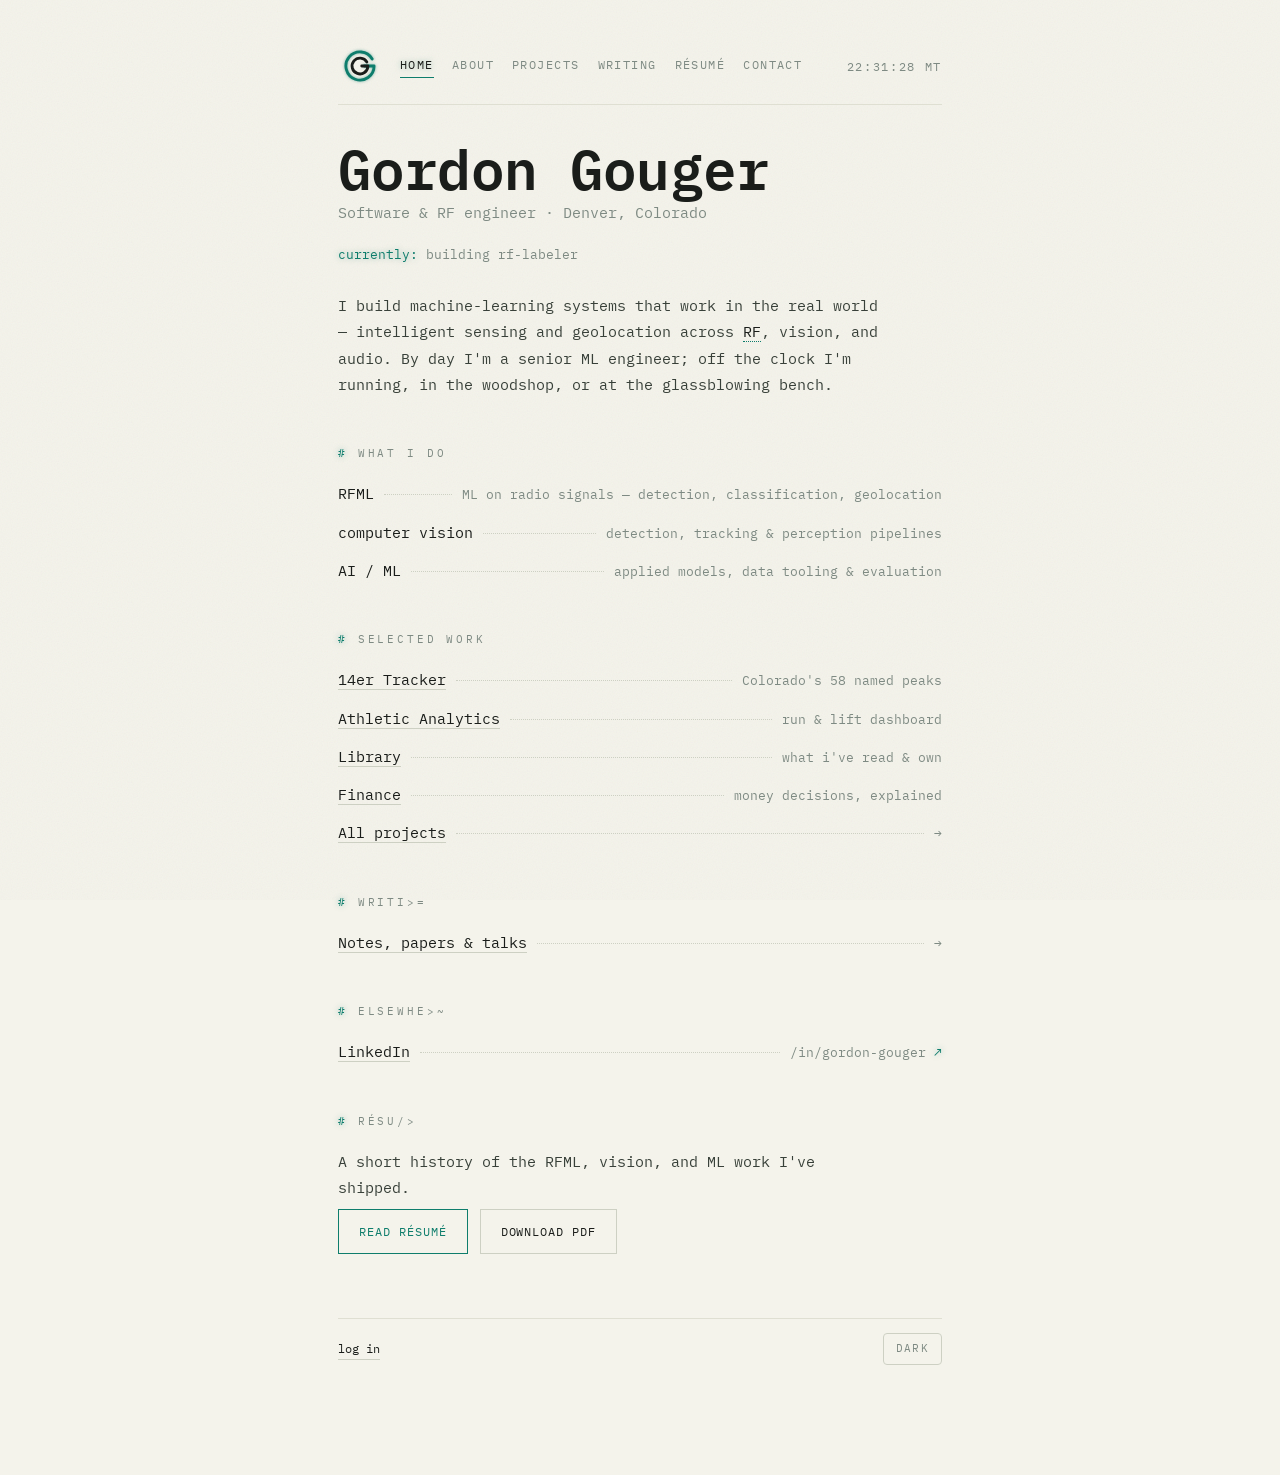
==== commit c3941f56: "Use renamed project page URLs" ====
--- a/index.html
+++ b/index.html
@@ -53,8 +53,8 @@
     <section class="proj">
       <p class="label"><span class="hash">#</span> <span class="scram">selected work</span></p>
       <div class="entry"><span class="t"><a href="14ers.html">14er Tracker</a></span><span class="lead"></span><span class="val">Colorado's 58 named peaks</span></div>
-      <div class="entry"><span class="t"><a href="meron.html">Athletic Analytics</a></span><span class="lead"></span><span class="val">run &amp; lift dashboard</span></div>
-      <div class="entry"><span class="t"><a href="athenaeum.html">Library</a></span><span class="lead"></span><span class="val">what i've read &amp; own</span></div>
+      <div class="entry"><span class="t"><a href="athletic-analytics.html">Athletic Analytics</a></span><span class="lead"></span><span class="val">run &amp; lift dashboard</span></div>
+      <div class="entry"><span class="t"><a href="library.html">Library</a></span><span class="lead"></span><span class="val">what i've read &amp; own</span></div>
       <div class="entry"><span class="t"><a href="finance.html">Finance</a></span><span class="lead"></span><span class="val">money decisions, explained</span></div>
       <div class="entry"><span class="t"><a href="projects.html">All projects</a></span><span class="lead"></span><span class="val">&#8594;</span></div>
     </section>
